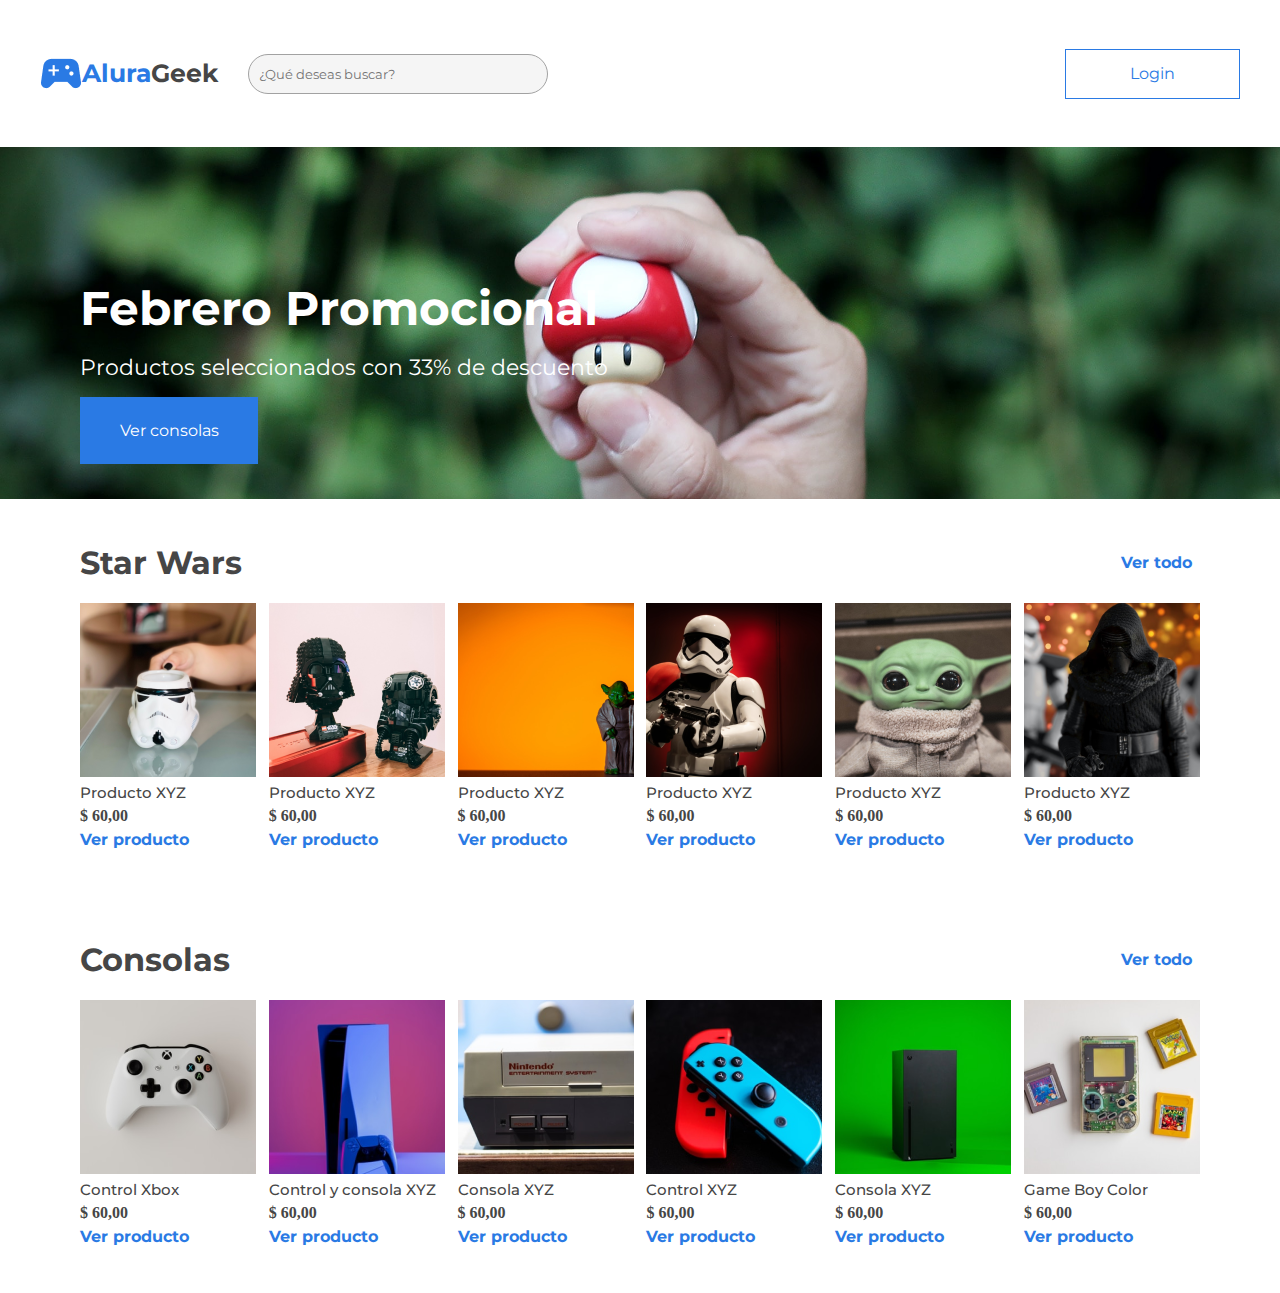
==== index.html @ 0cb203c6 "section "consolas" finished" ====
<!DOCTYPE html>
<html lang="en">
<head>
    <meta charset="UTF-8">
    <meta http-equiv="X-UA-Compatible" content="IE=edge">
    <meta name="viewport" content="width=device-width, initial-scale=1.0">
    <title>Alura Geek | Home</title>
    <link rel="icon" type="image/png" href="/assets/imagenes/favicon.png"/>
    <link rel="preconnect" href="https://fonts.googleapis.com">
    <link rel="preconnect" href="https://fonts.gstatic.com" crossorigin>
    <link href="https://fonts.googleapis.com/css2?family=Montserrat:wght@100;300;400;700&family=Open+Sans:wght@300;400;700&display=swap" rel="stylesheet">
    <link rel="stylesheet" href="reset.css">
    <link rel="stylesheet" href="assets/css/header/header.css">
    <link rel="stylesheet" href="assets/css/header/header-left.css">
    <link rel="stylesheet" href="assets/css/header/header-title.css">
    <link rel="stylesheet" href="assets/css/header/header-input.css">
    <link rel="stylesheet" href="assets/css/header/header-icon.css">
    <link rel="stylesheet" href="assets/css/header/header-search.css">
    <link rel="stylesheet" href="assets/css/header/header-login.css">
    <link rel="stylesheet" href="assets/css/banner/banner.css">
    <link rel="stylesheet" href="assets/css/banner/banner-info.css">
    <link rel="stylesheet" href="assets/css/banner/banner-titulo.css">
    <link rel="stylesheet" href="assets/css/banner/banner-descripcion.css">
    <link rel="stylesheet" href="assets/css/banner/banner-link.css">
    <link rel="stylesheet" href="assets/css/star-wars/sw-header.css">
    <link rel="stylesheet" href="assets/css/star-wars/sw-link.css">
    <link rel="stylesheet" href="assets/css/star-wars/sw.css">
    <link rel="stylesheet" href="assets/css/star-wars/sw-cards-card.css">
    <link rel="stylesheet" href="assets/css/star-wars/sw-header-titulo.css">
    <link rel="stylesheet" href="assets/css/star-wars/sw-cards-card-img.css">
    <link rel="stylesheet" href="assets/css/star-wars/sw-cards-card-title.css">
    <link rel="stylesheet" href="assets/css/star-wars/sw-cards-card-price.css">
    <link rel="stylesheet" href="assets/css/star-wars/sw-cards-card-link.css">
    <link rel="stylesheet" href="assets/css/star-wars/swcards.css">
</head>
<body>
    <main>
        <header class="header">
            <div class="header__left">
                <img src="assets/imagenes/joystick.png" alt="" srcset="">
                <p class="header__title-alura">Alura</p>
                <p class="header__title-geek">Geek</p>
                <div class="header__search">
                    <input type="text" placeholder="¿Qué deseas buscar?" class="header__input">
                    <i class="fa-solid fa-magnifying-glass header__icon"></i>
                </div>
            </div>
            <a href="" class="header__login">Login</a>
        </header>
        <section class="banner">
            <div class="banner__info">
                <h1 class="banner__titulo">Febrero Promocional</h1>
                <p class="banner__descripcion">Productos seleccionados con 33% de descuento</p>
                <a href="" class="banner__link">Ver consolas</a>
            </div>
        </section>
        <section>
            <div class="starwars">
                <div class="starwars__header">
                    <h3 class="starwars__header-titulo">Star Wars</h3>
                    <a href="" class="starwars__link">
                        <p class="starwars__link-txt">Ver todo</p>
                        <i class="fa-solid fa-arrow-right starwars__link-i"></i> 
                    </a>
                </div>
                <div class="starwars__cards">
                    <div class="starwars__cards__card">
                        <img src="assets/imagenes/Star Wars/sw1.png" alt="" class="starwars__cards__card-img">
                        <h4 class="starwars__cards__card-title">Producto XYZ</h4>
                        <p class="starwars__cards__card-price">$ 60,00</p>
                        <a href="" class="starwars__cards__card-link">Ver producto</a>
                    </div>
                    <div class="starwars__cards__card">
                        <img src="assets/imagenes/Star Wars/sw2.png" alt="" class="starwars__cards__card-img">
                        <h4 class="starwars__cards__card-title">Producto XYZ</h4>
                        <p class="starwars__cards__card-price">$ 60,00</p>
                        <a href="" class="starwars__cards__card-link">Ver producto</a>
                    </div>
                    <div class="starwars__cards__card">
                        <img src="assets/imagenes/Star Wars/sw3.png" alt="" class="starwars__cards__card-img">
                        <h4 class="starwars__cards__card-title">Producto XYZ</h4>
                        <p class="starwars__cards__card-price">$ 60,00</p>
                        <a href="" class="starwars__cards__card-link">Ver producto</a>
                    </div>
                    <div class="starwars__cards__card">
                        <img src="assets/imagenes/Star Wars/sw4.png" alt="" class="starwars__cards__card-img">
                        <h4 class="starwars__cards__card-title">Producto XYZ</h4>
                        <p class="starwars__cards__card-price">$ 60,00</p>
                        <a href="" class="starwars__cards__card-link">Ver producto</a>
                    </div>
                    <div class="starwars__cards__card">
                        <img src="assets/imagenes/Star Wars/sw5.png" alt="" class="starwars__cards__card-img">
                        <h4 class="starwars__cards__card-title">Producto XYZ</h4>
                        <p class="starwars__cards__card-price">$ 60,00</p>
                        <a href="" class="starwars__cards__card-link">Ver producto</a>
                    </div>
                    <div class="starwars__cards__card">
                        <img src="assets/imagenes/Star Wars/sw6.png" alt="" class="starwars__cards__card-img">
                        <h4 class="starwars__cards__card-title">Producto XYZ</h4>
                        <p class="starwars__cards__card-price">$ 60,00</p>
                        <a href="" class="starwars__cards__card-link">Ver producto</a>
                    </div>
                </div>
            </div>
        </section>
        <div class="starwars">
            <div class="starwars__header">
                <h3 class="starwars__header-titulo">Consolas</h3>
                <a href="" class="starwars__link">
                    <p class="starwars__link-txt">Ver todo</p>
                    <i class="fa-solid fa-arrow-right starwars__link-i"></i> 
                </a>
            </div>
            <div class="starwars__cards">
                <div class="starwars__cards__card">
                    <img src="assets/imagenes/consolas/consola1.png" alt="" class="starwars__cards__card-img">
                    <h4 class="starwars__cards__card-title">Control Xbox</h4>
                    <p class="starwars__cards__card-price">$ 60,00</p>
                    <a href="" class="starwars__cards__card-link">Ver producto</a>
                </div>
                <div class="starwars__cards__card">
                    <img src="assets/imagenes/consolas/consola2.png" alt="" class="starwars__cards__card-img">
                    <h4 class="starwars__cards__card-title">Control y consola XYZ</h4>
                    <p class="starwars__cards__card-price">$ 60,00</p>
                    <a href="" class="starwars__cards__card-link">Ver producto</a>
                </div>
                <div class="starwars__cards__card">
                    <img src="assets/imagenes/consolas/consola3.png" alt="" class="starwars__cards__card-img">
                    <h4 class="starwars__cards__card-title">Consola XYZ</h4>
                    <p class="starwars__cards__card-price">$ 60,00</p>
                    <a href="" class="starwars__cards__card-link">Ver producto</a>
                </div>
                <div class="starwars__cards__card">
                    <img src="assets/imagenes/consolas/consola4.png" alt="" class="starwars__cards__card-img">
                    <h4 class="starwars__cards__card-title">Control XYZ</h4>
                    <p class="starwars__cards__card-price">$ 60,00</p>
                    <a href="" class="starwars__cards__card-link">Ver producto</a>
                </div>
                <div class="starwars__cards__card">
                    <img src="assets/imagenes/consolas/consola5.png" alt="" class="starwars__cards__card-img">
                    <h4 class="starwars__cards__card-title">Consola XYZ</h4>
                    <p class="starwars__cards__card-price">$ 60,00</p>
                    <a href="" class="starwars__cards__card-link">Ver producto</a>
                </div>
                <div class="starwars__cards__card">
                    <img src="assets/imagenes/consolas/consola6.png" alt="" class="starwars__cards__card-img">
                    <h4 class="starwars__cards__card-title">Game Boy Color</h4>
                    <p class="starwars__cards__card-price">$ 60,00</p>
                    <a href="" class="starwars__cards__card-link">Ver producto</a>
                </div>
            </div>
        </div>
    </section>
    </main>
    <script src="js/fontawesome/js/all.min.js"></script>
    <script src="js/fontawesome/js/all.js"></script>
    <script src="js/fontawesome/js/brands.js"></script>
    <script src="js/fontawesome/js/brands.min.js"></script>
    <script src="js/fontawesome/js/conflict-detection.js"></script>
    <script src="js/fontawesome/js/conflict-detection.min.js"></script>
    <script src="js/fontawesome/js/fontawesome.js"></script>
    <script src="js/fontawesome/js/fontawesome.min.js"></script>
    <script src="js/fontawesome/js/regular.js"></script>
    <script src="js/fontawesome/js/regular.min.js"></script>
    <script src="js/fontawesome/js/solid.js"></script>
    <script src="js/fontawesome/js/solid.min.js"></script>
    <script src="js/fontawesome/js/v4-shims.js"></script>
    <script src="js/fontawesome/js/v4-shims.min.js"></script>
</body>
</html>
---- assets/css/header/header.css ----
.header{
    align-items: center;
    display: flex;
    flex-direction: row;
    height: 115px;
    justify-content: space-between;
    padding: 1rem 2.5rem;
}
---- assets/css/header/header-left.css ----
.header__left{
    align-items: center;
    display: flex;
    flex-direction: row;
}
---- assets/css/header/header-title.css ----
.header__title-alura{
    color: #2A7AE4;
    font-family: 'Montserrat', sans-serif;
    font-size: 25px;
    font-weight: 700;
}

.header__title-geek{
    color: #464646;
    font-family: 'Montserrat', sans-serif;
    font-size: 25px;
    font-weight: 700;
    margin-right: 30px;
}
---- assets/css/header/header-input.css ----
.header__input{
    background: #F5F5F5;
    border: none;
    color: #A2A2A2;;
    font-family: 'Montserrat', sans-serif;
}
---- assets/css/header/header-icon.css ----
.header__icon{
    color: #A2A2A2;;
}
---- assets/css/header/header-search.css ----
.header__search{
    align-items: center;
    background: #F5F5F5;
    box-sizing: border-box;
    border-radius: 30px;
    border: solid #A2A2A2 1px;
    display: flex;
    flex-direction: row;
    justify-content: space-between;
    height: 40px;
    padding: 8px;
    width: 300px;
}
---- assets/css/header/header-login.css ----
.header__login{
    color: #2A7AE4;
    border: 1px solid #2A7AE4;
    font-family: 'Montserrat', sans-serif;
    padding: 1rem 4rem;
    text-decoration: none;
    transition: 0.5s;
}

.header__login:hover{
    background-color: #a0c5f5;
}
---- assets/css/banner/banner.css ----
.banner{
    background: url(../../imagenes/banner.jpg) no-repeat  center/ cover;
    height: 352px;
}
---- assets/css/banner/banner-info.css ----
.banner__info{
    display: flex;
    flex-direction: column;
    height: 352px;
    justify-content: center;
    padding: 0 5rem;
}
---- assets/css/banner/banner-titulo.css ----
.banner__titulo{
    color: #ffffff;
    font-family: 'Montserrat', sans-serif;
    font-size: 47px;
    font-weight: bold;
    line-height: 61px;
    margin-top: 6rem;
}
---- assets/css/banner/banner-descripcion.css ----
.banner__descripcion{
    color: #ffffff;
    font-family: 'Montserrat', sans-serif;
    font-size: 22px;
    line-height: 26px;
    margin-top: 1rem;
}
---- assets/css/banner/banner-link.css ----
.banner__link{
    background: #2A7AE4;
    color: #ffffff;
    font-family: 'Montserrat', sans-serif;
    font-size: 16px;
    line-height: 19px;
    margin-top: 1rem;
    padding: 1.5rem;
    text-align: center;
    text-decoration: none;
    transition: 0.5s;
    width: 130px;
}

.banner__link:hover{
    background: #69a5f5;
}
---- assets/css/star-wars/sw-header.css ----
.starwars__header{
    align-items: center;
    display: flex;
    flex-direction: row;
    font-weight: 700;
    justify-content: space-between;
    margin-bottom: 1.5rem;
}
---- assets/css/star-wars/sw-link.css ----
.starwars__link{
    align-items: center;
    display: flex;
    flex-direction: row;
    text-decoration: none;
}

.starwars__link-txt{
    color: #2A7AE4;
    font-family: 'Montserrat', sans-serif;
    font-size: 16px;
}

.starwars__link-i{
    color: #2A7AE4;
    margin-left: 0.5rem;
}
---- assets/css/star-wars/sw.css ----
.starwars{
    display: flex;
    flex-direction: column;
    padding: 3rem 5rem;
}
---- assets/css/star-wars/sw-cards-card.css ----
.starwars__cards__card{
    display: flex;
    flex-direction: column;
}
---- assets/css/star-wars/sw-header-titulo.css ----
.starwars__header-titulo{
    color: #464646;
    font-family: 'Montserrat', sans-serif;
    font-size: 32px;
    font-weight: bold;
}
---- assets/css/star-wars/sw-cards-card-img.css ----
.starwars__cards__card-img{
    height: 174px;
    width: 176px;
}
---- assets/css/star-wars/sw-cards-card-title.css ----
.starwars__cards__card-title{
    color: #464646;
    font-family: 'Montserrat', sans-serif;
    font-size: 15px;
    font-weight: 500;
    margin: 0.5rem 0;
}
---- assets/css/star-wars/sw-cards-card-price.css ----
.starwars__cards__card-price{
    color: #464646;
    font-size: 16px;
    font-weight: 700;
}
---- assets/css/star-wars/sw-cards-card-link.css ----
.starwars__cards__card-link{
    color: #2A7AE4;
    font-family: 'Montserrat', sans-serif;
    font-size: 16px;
    font-weight: 700;
    margin-top: 0.5rem;
    text-decoration: none;
}
---- assets/css/star-wars/swcards.css ----
.starwars__cards{
    display: flex;
    flex-direction: row;
    justify-content: space-between;
}
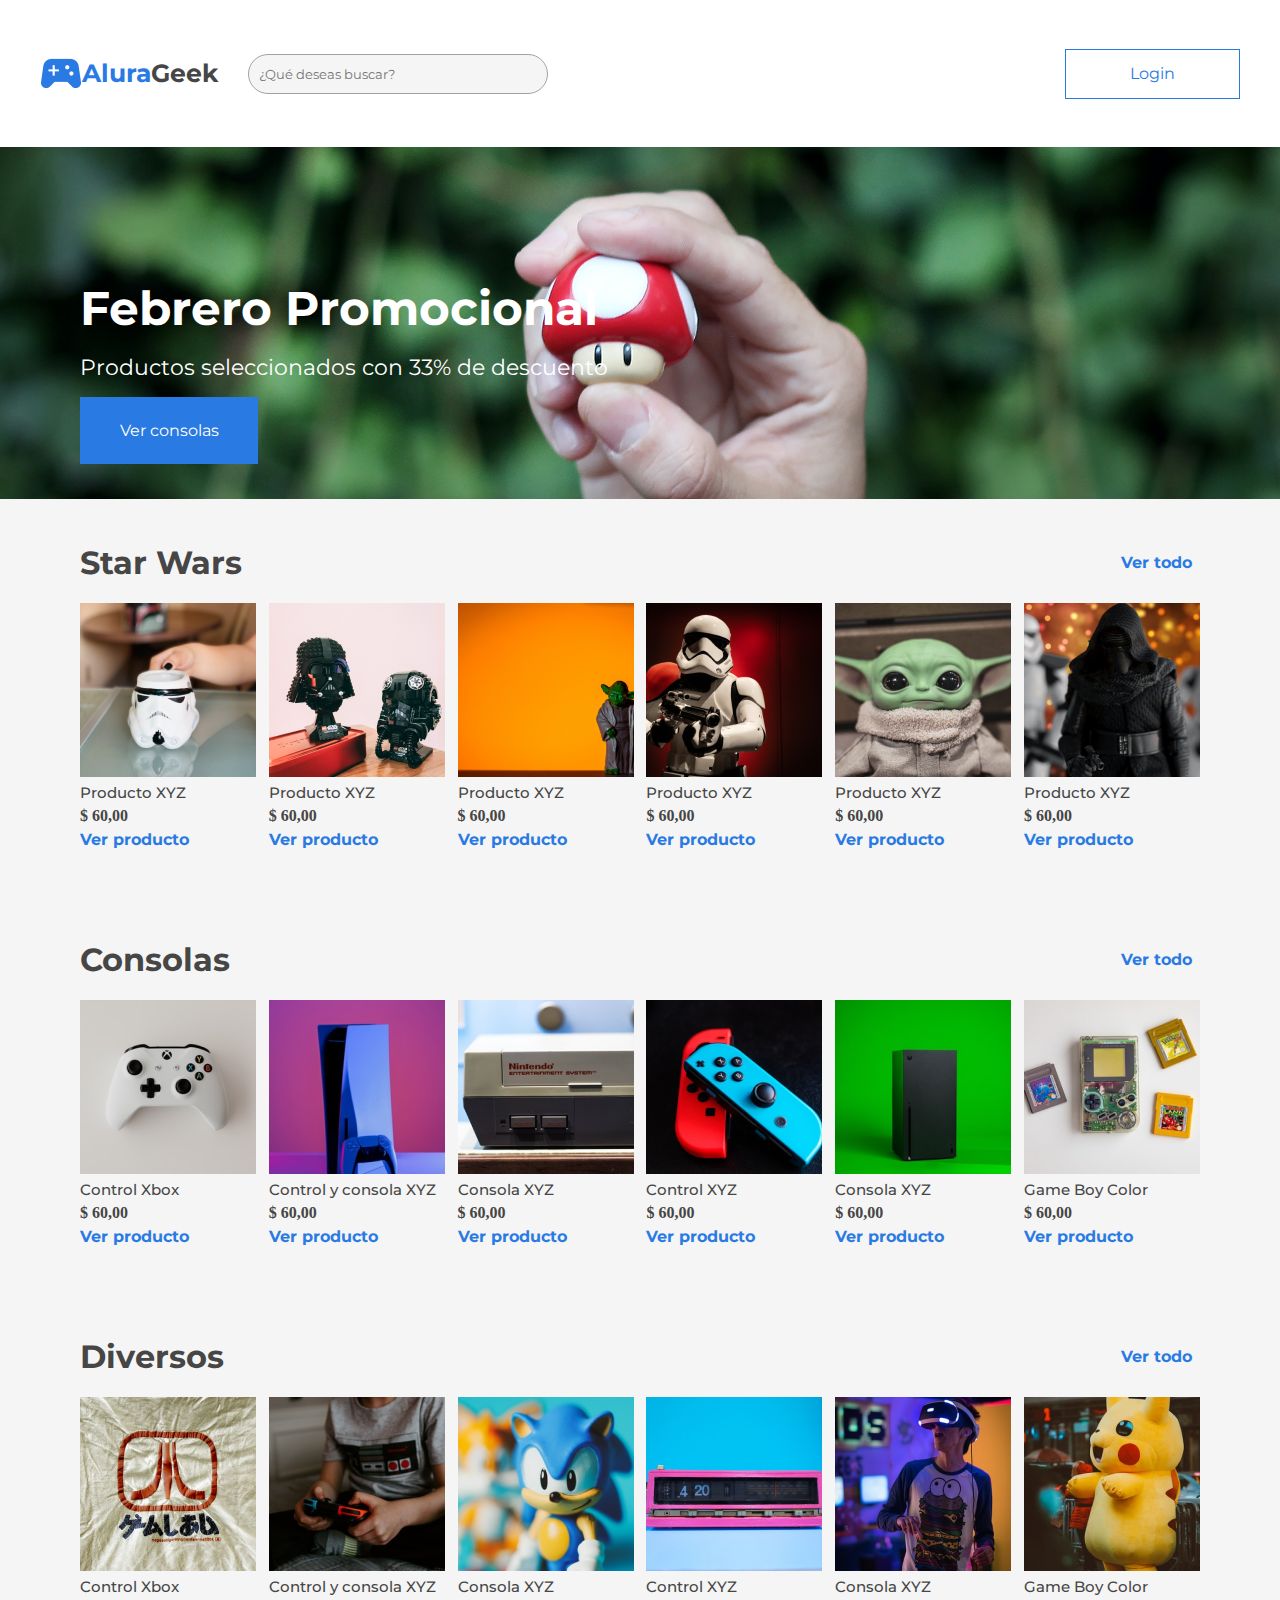
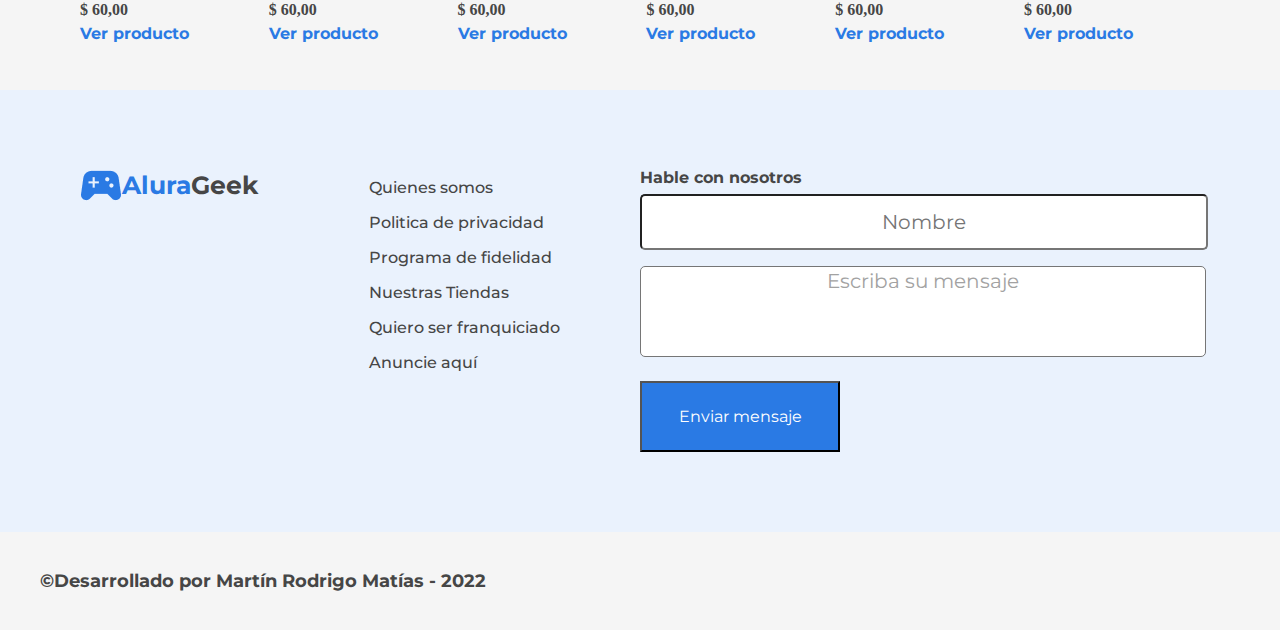
==== commit f15b9ad8: "Home site finished" ====
--- a/index.html
+++ b/index.html
@@ -32,6 +32,15 @@
     <link rel="stylesheet" href="assets/css/star-wars/sw-cards-card-price.css">
     <link rel="stylesheet" href="assets/css/star-wars/sw-cards-card-link.css">
     <link rel="stylesheet" href="assets/css/star-wars/swcards.css">
+    <link rel="stylesheet" href="assets/css/contacto/contacto.css">
+    <link rel="stylesheet" href="assets/css/contacto/contacto-links.css">
+    <link rel="stylesheet" href="assets/css/contacto/contacto-links-i.css">
+    <link rel="stylesheet" href="assets/css/contacto/contacto-form-title.css">
+    <link rel="stylesheet" href="assets/css/contacto/contacto-form.css">
+    <link rel="stylesheet" href="assets/css/contacto/contacto-form-btn.css">
+    <link rel="stylesheet" href="assets/css/footer/footer-social.css">
+    <link rel="stylesheet" href="assets/css/footer/footer-titulo.css">
+    <link rel="stylesheet" href="assets/css/footer/footer.css">
 </head>
 <body>
     <main>
@@ -150,8 +159,89 @@
                 </div>
             </div>
         </div>
+        <div class="starwars">
+            <div class="starwars__header">
+                <h3 class="starwars__header-titulo">Diversos</h3>
+                <a href="" class="starwars__link">
+                    <p class="starwars__link-txt">Ver todo</p>
+                    <i class="fa-solid fa-arrow-right starwars__link-i"></i> 
+                </a>
+            </div>
+            <div class="starwars__cards">
+                <div class="starwars__cards__card">
+                    <img src="assets/imagenes/consolas/div1.png" alt="" class="starwars__cards__card-img">
+                    <h4 class="starwars__cards__card-title">Control Xbox</h4>
+                    <p class="starwars__cards__card-price">$ 60,00</p>
+                    <a href="" class="starwars__cards__card-link">Ver producto</a>
+                </div>
+                <div class="starwars__cards__card">
+                    <img src="assets/imagenes/consolas/div2.png" alt="" class="starwars__cards__card-img">
+                    <h4 class="starwars__cards__card-title">Control y consola XYZ</h4>
+                    <p class="starwars__cards__card-price">$ 60,00</p>
+                    <a href="" class="starwars__cards__card-link">Ver producto</a>
+                </div>
+                <div class="starwars__cards__card">
+                    <img src="assets/imagenes/consolas/div3.png" alt="" class="starwars__cards__card-img">
+                    <h4 class="starwars__cards__card-title">Consola XYZ</h4>
+                    <p class="starwars__cards__card-price">$ 60,00</p>
+                    <a href="" class="starwars__cards__card-link">Ver producto</a>
+                </div>
+                <div class="starwars__cards__card">
+                    <img src="assets/imagenes/consolas/div4.png" alt="" class="starwars__cards__card-img">
+                    <h4 class="starwars__cards__card-title">Control XYZ</h4>
+                    <p class="starwars__cards__card-price">$ 60,00</p>
+                    <a href="" class="starwars__cards__card-link">Ver producto</a>
+                </div>
+                <div class="starwars__cards__card">
+                    <img src="assets/imagenes/consolas/div5.png" alt="" class="starwars__cards__card-img">
+                    <h4 class="starwars__cards__card-title">Consola XYZ</h4>
+                    <p class="starwars__cards__card-price">$ 60,00</p>
+                    <a href="" class="starwars__cards__card-link">Ver producto</a>
+                </div>
+                <div class="starwars__cards__card">
+                    <img src="assets/imagenes/consolas/div6.png" alt="" class="starwars__cards__card-img">
+                    <h4 class="starwars__cards__card-title">Game Boy Color</h4>
+                    <p class="starwars__cards__card-price">$ 60,00</p>
+                    <a href="" class="starwars__cards__card-link">Ver producto</a>
+                </div>
+            </div>
+        </div>
+    </section>
+    <section class="contacto">
+        <div class="header__left">
+            <img src="assets/imagenes/joystick.png" alt="" srcset="">
+            <p class="header__title-alura">Alura</p>
+            <p class="header__title-geek">Geek</p>
+        </div>
+        <div class="contacto__links">
+            <ul>
+                <li><a href="" class="contacto__links-i">Quienes somos</a></li>
+                <li><a href="" class="contacto__links-i">Politica de privacidad</a></li>
+                <li><a href="" class="contacto__links-i">Programa de fidelidad</a></li>
+                <li><a href="" class="contacto__links-i">Nuestras Tiendas</a></li>
+                <li><a href="" class="contacto__links-i">Quiero ser franquiciado</a></li>
+                <li><a href="" class="contacto__links-i">Anuncie aquí</a></li>
+            </ul>
+        </div>
+        <div class="contacto__form">
+            <h3 class="contacto__form-title">Hable con nosotros</h3>
+            <form action="" class="contacto__form__form">
+                <input type="text" placeholder="Nombre" class="contacto__form-nombre">
+                <textarea name="" id="" cols="30" rows="10" class="contacto__form-ta">Escriba su mensaje</textarea>
+                <button type="submit" class="contacto__form-btn">Enviar mensaje</button>
+            </form>
+        </div>
     </section>
     </main>
+    <footer class="footer">
+        <h4 class="footer__titulo">&#169Desarrollado por Martín Rodrigo Matías - 2022</h4>
+        <div class="footer__social"> 
+            <a href="https://www.instagram.com/kyrke/" class="footer__social-link" target="_blank"><i class="fa-brands fa-instagram-square fa-2xl"></i></a>
+            <a href="https://www.linkedin.com/in/kyrkematias/" class="footer__social-link" target="_blank"><i class="fa-brands fa-linkedin-in fa-2xl"></i></a>
+            <a href="https://github.com/kyrkematias" class="footer__social-link" target="_blank"><i class="fa-brands fa-github fa-2xl"></i></a>
+            <a href="cv martin Resum.pdf" class="footer__social-link" target="_blank"><i class="fa-solid fa-file-arrow-down fa-2xl"></i></a>
+        </div>
+    </footer>
     <script src="js/fontawesome/js/all.min.js"></script>
     <script src="js/fontawesome/js/all.js"></script>
     <script src="js/fontawesome/js/brands.js"></script>
--- a/assets/css/star-wars/sw.css
+++ b/assets/css/star-wars/sw.css
@@ -1,4 +1,5 @@
 .starwars{
+    background: #F5F5F5;
     display: flex;
     flex-direction: column;
     padding: 3rem 5rem;
--- a/assets/css/contacto/contacto.css
+++ b/assets/css/contacto/contacto.css
@@ -0,0 +1,8 @@
+.contacto{
+    align-items: flex-start;
+    background: #EAF2FD;
+    display: flex;
+    flex-direction: row;
+    justify-content: space-between;
+    padding: 5rem;
+}--- a/assets/css/contacto/contacto-links.css
+++ b/assets/css/contacto/contacto-links.css
@@ -0,0 +1,3 @@
+.contacto__links{
+    
+}--- a/assets/css/contacto/contacto-links-i.css
+++ b/assets/css/contacto/contacto-links-i.css
@@ -0,0 +1,8 @@
+.contacto__links-i{
+    color: #464646;
+    font-family: 'Montserrat', sans-serif;
+    font-weight: 500;
+    font-size: 16px;
+    line-height: 35px;
+    text-decoration: none;
+}--- a/assets/css/contacto/contacto-form-title.css
+++ b/assets/css/contacto/contacto-form-title.css
@@ -0,0 +1,6 @@
+.contacto__form-title{
+    color: #464646;
+    font-family: 'Montserrat', sans-serif;
+    font-size: 16px;
+    font-weight: 700;
+}--- a/assets/css/contacto/contacto-form.css
+++ b/assets/css/contacto/contacto-form.css
@@ -0,0 +1,33 @@
+.contacto__form{
+    display: flex;
+    flex-direction: column;
+    width: 560px;
+}
+
+.contacto__form__form{
+    display: flex;
+    flex-direction: column;
+}
+
+.contacto__form-nombre{
+    border-radius: 5px;
+    color: #A2A2A2;
+    font-family: 'Montserrat', sans-serif;
+    font-size: 20px;
+    height: 50px;
+    margin: 0.5rem 0;
+    text-align: center;
+    width: 100%;
+}
+
+.contacto__form-ta{
+    border-radius: 5px;
+    color: #A2A2A2;
+    font-family: 'Montserrat', sans-serif;
+    font-size: 20px;
+    height: 85px;
+    margin: 0.5rem 0;
+    text-align: center;
+    resize: none;
+    width: 100%;
+}--- a/assets/css/contacto/contacto-form-btn.css
+++ b/assets/css/contacto/contacto-form-btn.css
@@ -0,0 +1,17 @@
+.contacto__form-btn{
+    background: #2A7AE4;
+    color: #ffffff;
+    font-family: 'Montserrat', sans-serif;
+    font-size: 16px;
+    line-height: 19px;
+    margin-top: 1rem;
+    padding: 1.5rem;
+    text-align: center;
+    text-decoration: none;
+    transition: 0.5s;
+    width: 200px;
+}
+
+.contacto__form-btn:hover{
+    background: #69a5f5;
+}--- a/assets/css/footer/footer-social.css
+++ b/assets/css/footer/footer-social.css
@@ -0,0 +1,14 @@
+.footer__social-link{
+    color: #2A7AE4;
+    text-decoration: none;
+    padding: 0.5rem;
+}
+
+@media screen and(max-width: 600px){
+    .footer__social{
+        align-self: center;
+        display: flex;
+        flex-direction: row;
+        justify-content: center;
+    }
+}
--- a/assets/css/footer/footer-titulo.css
+++ b/assets/css/footer/footer-titulo.css
@@ -0,0 +1,20 @@
+.footer__titulo{
+    color: #464646;
+    font-family: 'Montserrat', sans-serif;
+    font-size: 18px;
+    font-weight: bold;
+}
+
+@media (max-width: 992px){
+    .footer__titulo{
+        margin-bottom: 1.5rem;
+    }
+}
+
+@media (max-width: 600px){
+    .footer__titulo{
+        align-self: center;
+        font-size: 16px;
+        text-align: center;
+    }
+}--- a/assets/css/footer/footer.css
+++ b/assets/css/footer/footer.css
@@ -0,0 +1,31 @@
+@media (min-width: 992px){
+    .footer{
+        align-items: center;
+        background: #F5F5F5;
+        display: flex;
+        flex-direction: row;
+        justify-content: space-between;
+        padding: 2.5rem;
+    }
+}
+
+@media (max-width: 600px){
+    .footer{
+        align-items: center;
+        display: flex;
+        flex-direction: column;
+        margin: 2rem 0;
+        width: 100vw;
+    }
+}
+
+@media (width: 768px){
+    .footer{
+        align-items: center;
+        display: flex;
+        flex-direction: column;
+        margin: 2rem 0;
+        width: 100vw;
+        padding: 2.5rem;
+    }
+}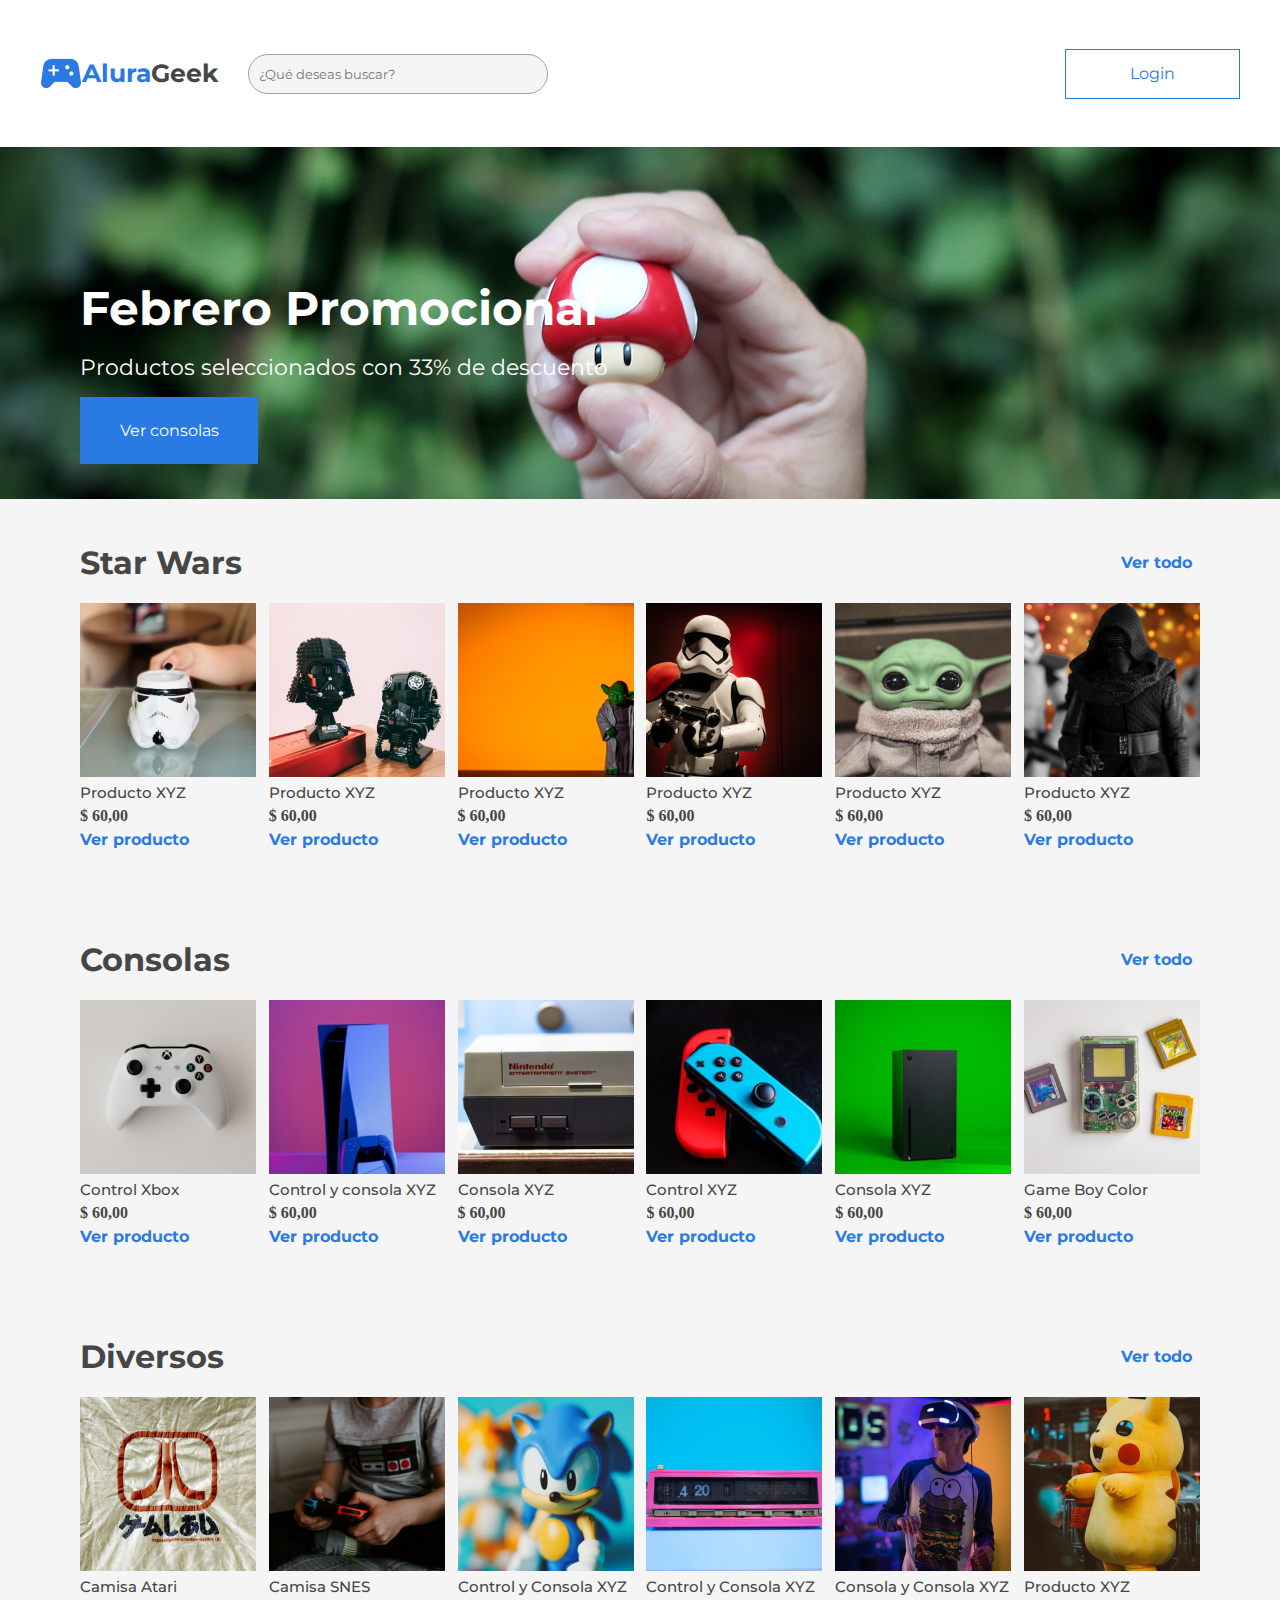
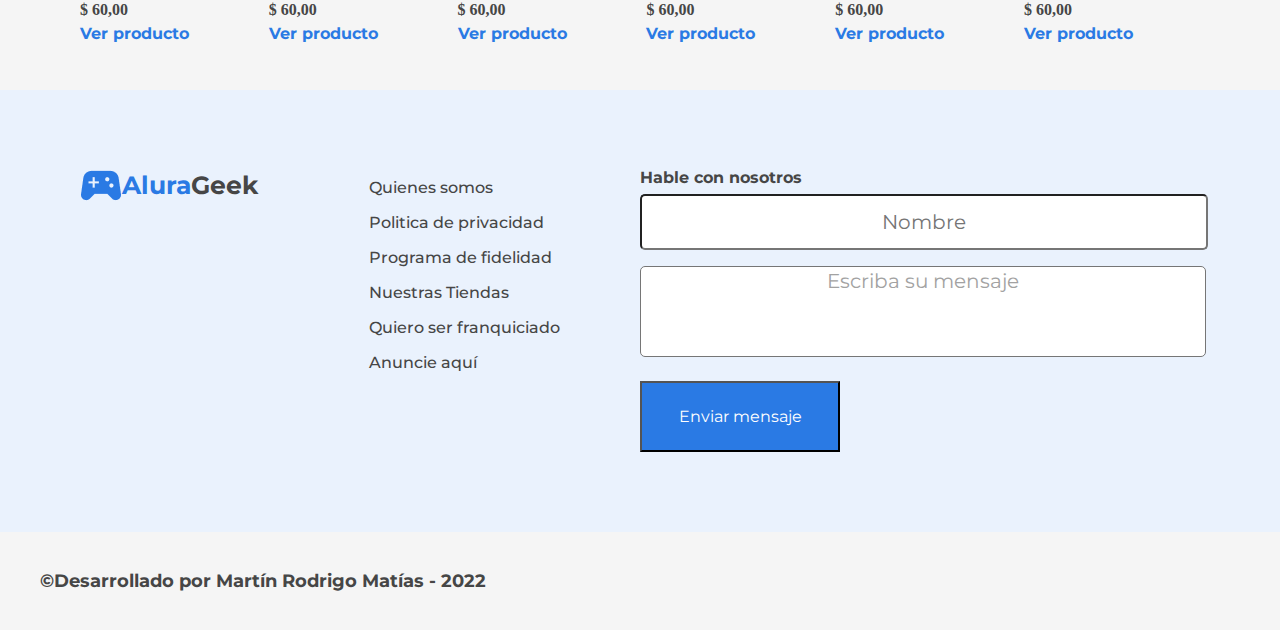
==== commit bf9d3c42: "CARD DESCRIPTION FIXED" ====
--- a/index.html
+++ b/index.html
@@ -170,37 +170,37 @@
             <div class="starwars__cards">
                 <div class="starwars__cards__card">
                     <img src="assets/imagenes/consolas/div1.png" alt="" class="starwars__cards__card-img">
-                    <h4 class="starwars__cards__card-title">Control Xbox</h4>
+                    <h4 class="starwars__cards__card-title">Camisa Atari</h4>
                     <p class="starwars__cards__card-price">$ 60,00</p>
                     <a href="" class="starwars__cards__card-link">Ver producto</a>
                 </div>
                 <div class="starwars__cards__card">
                     <img src="assets/imagenes/consolas/div2.png" alt="" class="starwars__cards__card-img">
-                    <h4 class="starwars__cards__card-title">Control y consola XYZ</h4>
+                    <h4 class="starwars__cards__card-title">Camisa SNES</h4>
                     <p class="starwars__cards__card-price">$ 60,00</p>
                     <a href="" class="starwars__cards__card-link">Ver producto</a>
                 </div>
                 <div class="starwars__cards__card">
                     <img src="assets/imagenes/consolas/div3.png" alt="" class="starwars__cards__card-img">
-                    <h4 class="starwars__cards__card-title">Consola XYZ</h4>
+                    <h4 class="starwars__cards__card-title">Control y Consola XYZ</h4>
                     <p class="starwars__cards__card-price">$ 60,00</p>
                     <a href="" class="starwars__cards__card-link">Ver producto</a>
                 </div>
                 <div class="starwars__cards__card">
                     <img src="assets/imagenes/consolas/div4.png" alt="" class="starwars__cards__card-img">
-                    <h4 class="starwars__cards__card-title">Control XYZ</h4>
+                    <h4 class="starwars__cards__card-title">Control y Consola XYZ</h4>
                     <p class="starwars__cards__card-price">$ 60,00</p>
                     <a href="" class="starwars__cards__card-link">Ver producto</a>
                 </div>
                 <div class="starwars__cards__card">
                     <img src="assets/imagenes/consolas/div5.png" alt="" class="starwars__cards__card-img">
-                    <h4 class="starwars__cards__card-title">Consola XYZ</h4>
+                    <h4 class="starwars__cards__card-title">Consola y Consola XYZ</h4>
                     <p class="starwars__cards__card-price">$ 60,00</p>
                     <a href="" class="starwars__cards__card-link">Ver producto</a>
                 </div>
                 <div class="starwars__cards__card">
                     <img src="assets/imagenes/consolas/div6.png" alt="" class="starwars__cards__card-img">
-                    <h4 class="starwars__cards__card-title">Game Boy Color</h4>
+                    <h4 class="starwars__cards__card-title">Producto XYZ</h4>
                     <p class="starwars__cards__card-price">$ 60,00</p>
                     <a href="" class="starwars__cards__card-link">Ver producto</a>
                 </div>
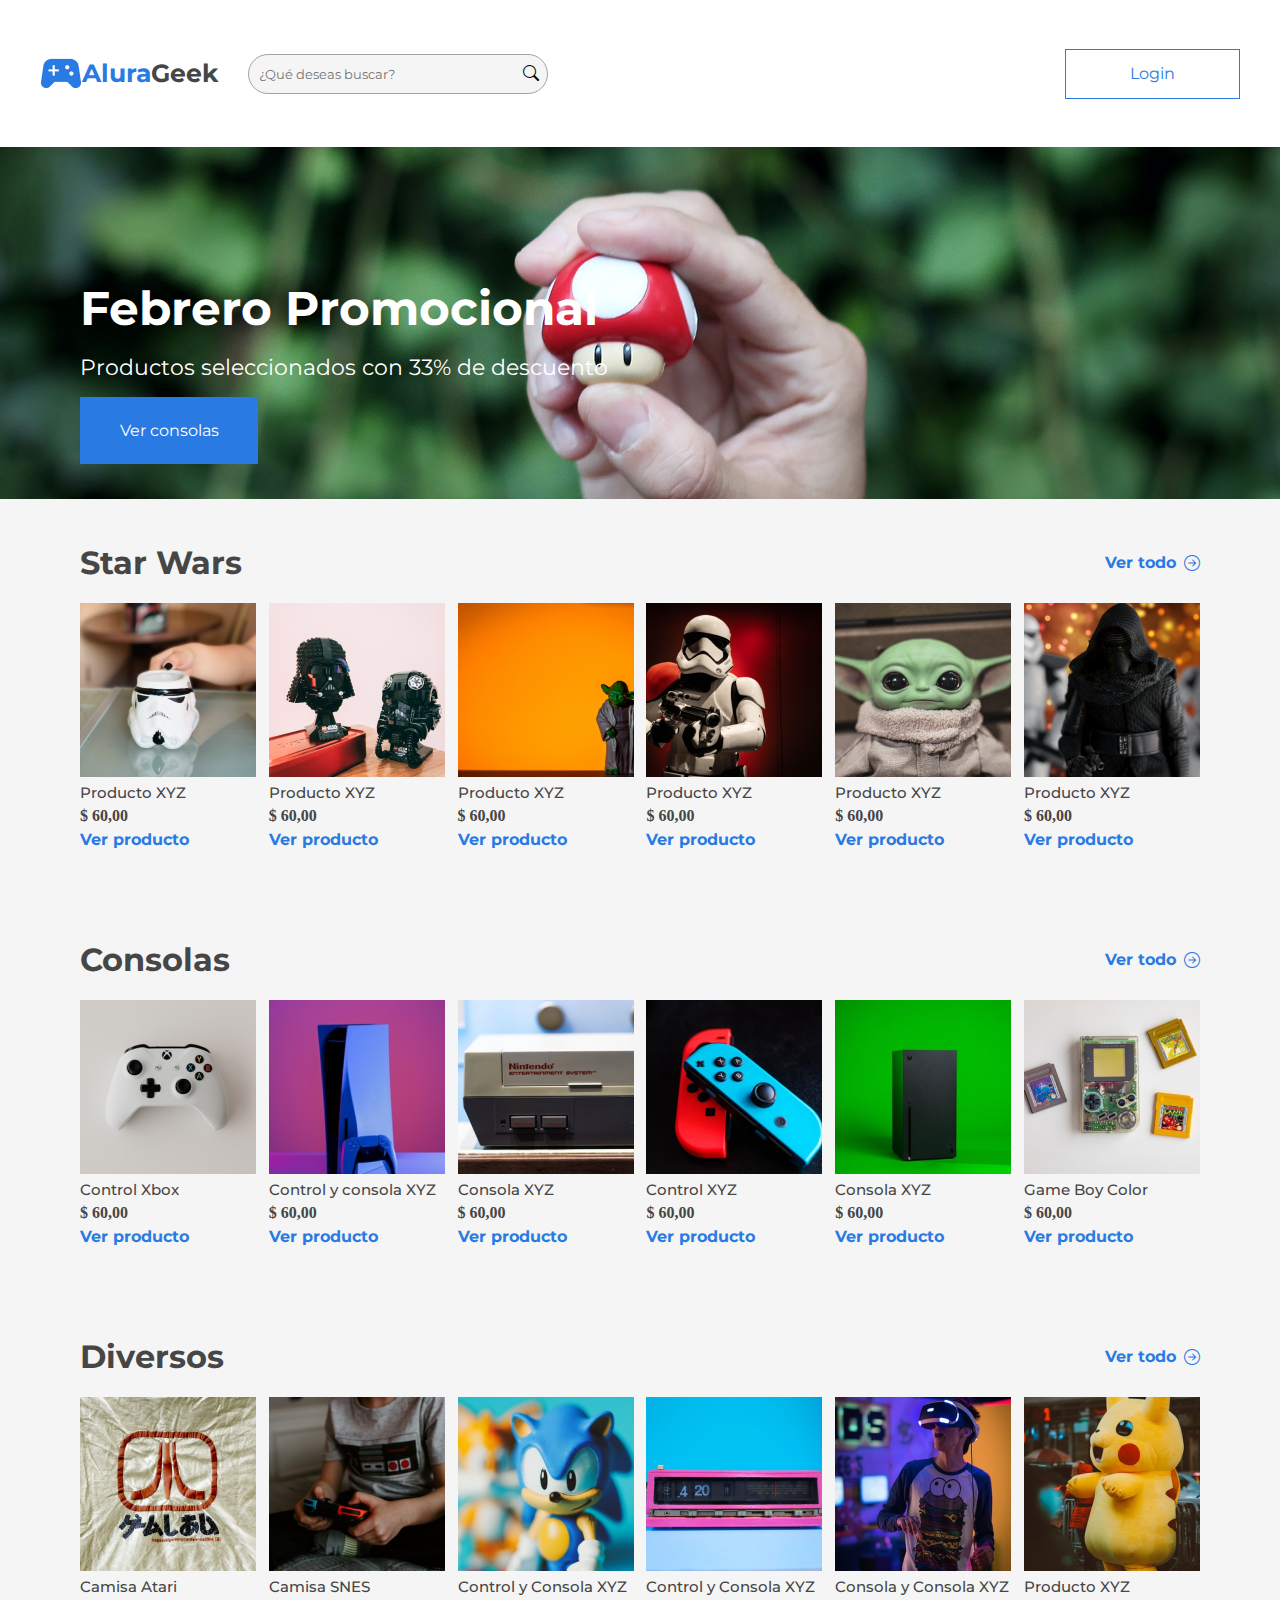
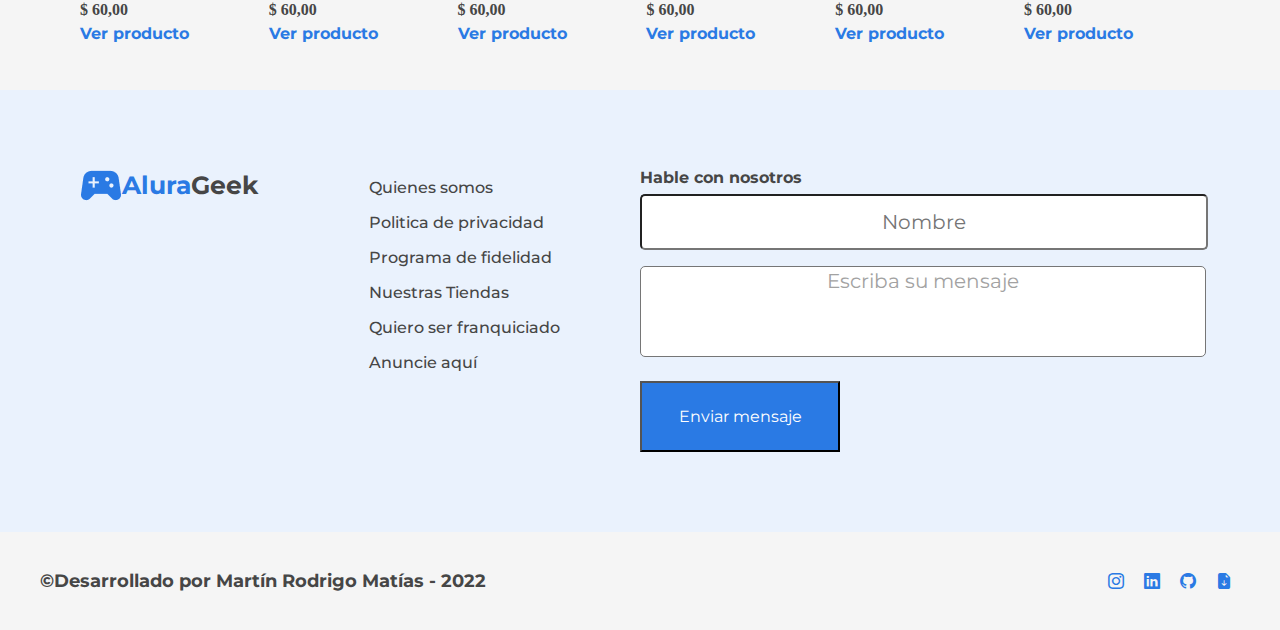
==== commit 600ec430: "updating icons" ====
--- a/index.html
+++ b/index.html
@@ -5,6 +5,7 @@
     <meta http-equiv="X-UA-Compatible" content="IE=edge">
     <meta name="viewport" content="width=device-width, initial-scale=1.0">
     <title>Alura Geek | Home</title>
+    <link rel="stylesheet" href="https://cdn.jsdelivr.net/npm/bootstrap-icons@1.9.1/font/bootstrap-icons.css">
     <link rel="icon" type="image/png" href="/assets/imagenes/favicon.png"/>
     <link rel="preconnect" href="https://fonts.googleapis.com">
     <link rel="preconnect" href="https://fonts.gstatic.com" crossorigin>
@@ -51,10 +52,10 @@
                 <p class="header__title-geek">Geek</p>
                 <div class="header__search">
                     <input type="text" placeholder="¿Qué deseas buscar?" class="header__input">
-                    <i class="fa-solid fa-magnifying-glass header__icon"></i>
-                </div>
-            </div>
-            <a href="" class="header__login">Login</a>
+                    <i class="bi bi-search header-icon"></i>
+                </div>
+            </div>
+            <a href="login.html" class="header__login">Login</a>
         </header>
         <section class="banner">
             <div class="banner__info">
@@ -69,7 +70,7 @@
                     <h3 class="starwars__header-titulo">Star Wars</h3>
                     <a href="" class="starwars__link">
                         <p class="starwars__link-txt">Ver todo</p>
-                        <i class="fa-solid fa-arrow-right starwars__link-i"></i> 
+                        <i class="bi bi-arrow-right-circle starwars__link-i"></i> 
                     </a>
                 </div>
                 <div class="starwars__cards">
@@ -97,13 +98,13 @@
                         <p class="starwars__cards__card-price">$ 60,00</p>
                         <a href="" class="starwars__cards__card-link">Ver producto</a>
                     </div>
-                    <div class="starwars__cards__card">
+                    <div class="starwars__cards__card last">
                         <img src="assets/imagenes/Star Wars/sw5.png" alt="" class="starwars__cards__card-img">
                         <h4 class="starwars__cards__card-title">Producto XYZ</h4>
                         <p class="starwars__cards__card-price">$ 60,00</p>
                         <a href="" class="starwars__cards__card-link">Ver producto</a>
                     </div>
-                    <div class="starwars__cards__card">
+                    <div class="starwars__cards__card last">
                         <img src="assets/imagenes/Star Wars/sw6.png" alt="" class="starwars__cards__card-img">
                         <h4 class="starwars__cards__card-title">Producto XYZ</h4>
                         <p class="starwars__cards__card-price">$ 60,00</p>
@@ -117,7 +118,7 @@
                 <h3 class="starwars__header-titulo">Consolas</h3>
                 <a href="" class="starwars__link">
                     <p class="starwars__link-txt">Ver todo</p>
-                    <i class="fa-solid fa-arrow-right starwars__link-i"></i> 
+                    <i class="bi bi-arrow-right-circle starwars__link-i"></i> 
                 </a>
             </div>
             <div class="starwars__cards">
@@ -145,13 +146,13 @@
                     <p class="starwars__cards__card-price">$ 60,00</p>
                     <a href="" class="starwars__cards__card-link">Ver producto</a>
                 </div>
-                <div class="starwars__cards__card">
+                <div class="starwars__cards__card last">
                     <img src="assets/imagenes/consolas/consola5.png" alt="" class="starwars__cards__card-img">
                     <h4 class="starwars__cards__card-title">Consola XYZ</h4>
                     <p class="starwars__cards__card-price">$ 60,00</p>
                     <a href="" class="starwars__cards__card-link">Ver producto</a>
                 </div>
-                <div class="starwars__cards__card">
+                <div class="starwars__cards__card last">
                     <img src="assets/imagenes/consolas/consola6.png" alt="" class="starwars__cards__card-img">
                     <h4 class="starwars__cards__card-title">Game Boy Color</h4>
                     <p class="starwars__cards__card-price">$ 60,00</p>
@@ -164,7 +165,7 @@
                 <h3 class="starwars__header-titulo">Diversos</h3>
                 <a href="" class="starwars__link">
                     <p class="starwars__link-txt">Ver todo</p>
-                    <i class="fa-solid fa-arrow-right starwars__link-i"></i> 
+                    <i class="bi bi-arrow-right-circle starwars__link-i"></i>
                 </a>
             </div>
             <div class="starwars__cards">
@@ -192,13 +193,13 @@
                     <p class="starwars__cards__card-price">$ 60,00</p>
                     <a href="" class="starwars__cards__card-link">Ver producto</a>
                 </div>
-                <div class="starwars__cards__card">
+                <div class="starwars__cards__card last">
                     <img src="assets/imagenes/consolas/div5.png" alt="" class="starwars__cards__card-img">
                     <h4 class="starwars__cards__card-title">Consola y Consola XYZ</h4>
                     <p class="starwars__cards__card-price">$ 60,00</p>
                     <a href="" class="starwars__cards__card-link">Ver producto</a>
                 </div>
-                <div class="starwars__cards__card">
+                <div class="starwars__cards__card last">
                     <img src="assets/imagenes/consolas/div6.png" alt="" class="starwars__cards__card-img">
                     <h4 class="starwars__cards__card-title">Producto XYZ</h4>
                     <p class="starwars__cards__card-price">$ 60,00</p>
@@ -236,10 +237,10 @@
     <footer class="footer">
         <h4 class="footer__titulo">&#169Desarrollado por Martín Rodrigo Matías - 2022</h4>
         <div class="footer__social"> 
-            <a href="https://www.instagram.com/kyrke/" class="footer__social-link" target="_blank"><i class="fa-brands fa-instagram-square fa-2xl"></i></a>
-            <a href="https://www.linkedin.com/in/kyrkematias/" class="footer__social-link" target="_blank"><i class="fa-brands fa-linkedin-in fa-2xl"></i></a>
-            <a href="https://github.com/kyrkematias" class="footer__social-link" target="_blank"><i class="fa-brands fa-github fa-2xl"></i></a>
-            <a href="cv martin Resum.pdf" class="footer__social-link" target="_blank"><i class="fa-solid fa-file-arrow-down fa-2xl"></i></a>
+            <a href="https://www.instagram.com/kyrke/" class="footer__social-link" target="_blank"><i class="bi bi-instagram"></i></a>
+            <a href="https://www.linkedin.com/in/kyrkematias/" class="footer__social-link" target="_blank"><i class="bi bi-linkedin"></i></a>
+            <a href="https://github.com/kyrkematias" class="footer__social-link" target="_blank"><i class="bi bi-github "></i></a>
+            <a href="cv martin Resum.pdf" class="footer__social-link" target="_blank"><i class="bi bi-file-earmark-arrow-down-fill "></i></a>
         </div>
     </footer>
     <script src="js/fontawesome/js/all.min.js"></script>
--- a/assets/css/header/header.css
+++ b/assets/css/header/header.css
@@ -5,4 +5,17 @@
     height: 115px;
     justify-content: space-between;
     padding: 1rem 2.5rem;
+}
+
+@media (min-width: 768px) and (max-width: 992px){
+    .header{
+        padding: 1rem 1rem;
+    }
+}
+
+@media (max-width: 600px){
+    .header{
+        flex-direction: column-reverse;
+        padding: 1rem 1rem;
+    }
 }--- a/assets/css/header/header-left.css
+++ b/assets/css/header/header-left.css
@@ -2,4 +2,17 @@
     align-items: center;
     display: flex;
     flex-direction: row;
+}
+
+.header__left-link{
+    align-items: center;
+    display: flex;
+    flex-direction: row;
+    text-decoration: none;
+}
+
+@media (max-width: 600px){
+    .header__left{
+        justify-content: space-around;
+    }
 }--- a/assets/css/header/header-title.css
+++ b/assets/css/header/header-title.css
@@ -11,4 +11,10 @@
     font-size: 25px;
     font-weight: 700;
     margin-right: 30px;
+}
+
+@media (max-width: 600px){
+    .header__title-geek{
+        margin-right: auto;
+    }
 }--- a/assets/css/header/header-input.css
+++ b/assets/css/header/header-input.css
@@ -3,4 +3,10 @@
     border: none;
     color: #A2A2A2;;
     font-family: 'Montserrat', sans-serif;
+}
+
+@media (max-width: 600px){
+    .header__input{
+        display: none;
+    }
 }--- a/assets/css/header/header-search.css
+++ b/assets/css/header/header-search.css
@@ -10,4 +10,12 @@
     height: 40px;
     padding: 8px;
     width: 300px;
+}
+
+@media (max-width: 600px){
+    .header__search{
+        background: none;
+        border: none;
+        width: max-content;
+    }
 }--- a/assets/css/header/header-login.css
+++ b/assets/css/header/header-login.css
@@ -9,4 +9,11 @@
 
 .header__login:hover{
     background-color: #a0c5f5;
+}
+
+@media (max-width: 600px){
+    .header__login{
+        order: -1;
+        padding: 1rem 3rem;
+    }
 }--- a/assets/css/banner/banner.css
+++ b/assets/css/banner/banner.css
@@ -1,4 +1,10 @@
 .banner{
     background: url(../../imagenes/banner.jpg) no-repeat  center/ cover;
     height: 352px;
+}
+
+@media (max-width: 600px){
+    .banner{
+        height: 60vh;
+    }
 }--- a/assets/css/banner/banner-info.css
+++ b/assets/css/banner/banner-info.css
@@ -4,4 +4,11 @@
     height: 352px;
     justify-content: center;
     padding: 0 5rem;
+}
+
+@media (max-width: 600px){
+    .banner__info{
+        height: inherit;
+        padding: 0 2rem;
+    }
 }--- a/assets/css/star-wars/sw.css
+++ b/assets/css/star-wars/sw.css
@@ -3,4 +3,16 @@
     display: flex;
     flex-direction: column;
     padding: 3rem 5rem;
+}
+
+@media (min-width: 768px) and (max-width: 992px){
+    .starwars{
+        padding: 2.5rem 2rem;
+    }
+}
+
+@media (max-width: 600px){
+    .starwars{
+        padding: 2.5rem 1rem;
+    }
 }--- a/assets/css/star-wars/sw-cards-card.css
+++ b/assets/css/star-wars/sw-cards-card.css
@@ -1,4 +1,19 @@
 .starwars__cards__card{
     display: flex;
     flex-direction: column;
+}
+
+@media (min-width: 768px) and (max-width: 992px){
+    .last{
+        display: none;
+    }
+}
+
+@media (max-width: 600px){
+    .last{
+        display: none;
+    }
+    .starwars__cards__card{
+        margin: 1rem 0;
+    }
 }--- a/assets/css/star-wars/sw-cards-card-img.css
+++ b/assets/css/star-wars/sw-cards-card-img.css
@@ -1,4 +1,11 @@
 .starwars__cards__card-img{
     height: 174px;
     width: 176px;
+}
+
+@media (max-width: 400px){
+    .starwars__cards__card-img{
+        height: 150px;
+        width: 150px;
+    }
 }--- a/assets/css/star-wars/swcards.css
+++ b/assets/css/star-wars/swcards.css
@@ -2,4 +2,11 @@
     display: flex;
     flex-direction: row;
     justify-content: space-between;
+}
+
+@media (max-width: 600px){
+    .starwars__cards{
+        flex-wrap: wrap;
+        justify-content: space-around;
+    }
 }--- a/assets/css/contacto/contacto.css
+++ b/assets/css/contacto/contacto.css
@@ -5,4 +5,18 @@
     flex-direction: row;
     justify-content: space-between;
     padding: 5rem;
+}
+
+@media (min-width: 768px) and (max-width: 992px){
+    .contacto{
+        flex-direction: column;
+    }
+}
+
+@media (max-width: 600px){
+    .contacto{
+        align-items: center;
+        flex-direction: column;
+        padding: 2.5rem 1rem;
+    }
 }--- a/assets/css/contacto/contacto-links.css
+++ b/assets/css/contacto/contacto-links.css
@@ -1,3 +1,11 @@
-.contacto__links{
-    
+@media (min-width: 768px) and (max-width: 992px){
+    .contacto__links{
+        margin: 2rem 0;
+    }
+}
+
+@media (max-width: 600px){
+    .contacto__links{
+        margin: 2rem 0;
+    }
 }--- a/assets/css/contacto/contacto-form.css
+++ b/assets/css/contacto/contacto-form.css
@@ -30,4 +30,17 @@
     text-align: center;
     resize: none;
     width: 100%;
+}
+
+@media (max-width: 600px){
+    .contacto__form{
+        order: -1;
+        width: 100%;
+    }
+    .contacto__form-nombre{
+        width: auto;
+    }
+    .contacto__form-ta{
+        width: auto;
+    }
 }--- a/assets/css/contacto/contacto-form-btn.css
+++ b/assets/css/contacto/contacto-form-btn.css
@@ -14,4 +14,10 @@
 
 .contacto__form-btn:hover{
     background: #69a5f5;
+}
+
+@media (max-width: 600px){
+    .contacto__form-btn{
+        margin: 1rem 0 2.5rem 0;
+    }
 }--- a/assets/css/footer/footer.css
+++ b/assets/css/footer/footer.css
@@ -19,13 +19,13 @@
     }
 }
 
-@media (width: 768px){
+@media (width: 768px) and (max-width: 992px){
     .footer{
         align-items: center;
         display: flex;
         flex-direction: column;
         margin: 2rem 0;
-        width: 100vw;
-        padding: 2.5rem;
+        width: 100%;
+        padding: 2.5rem 0;
     }
 }